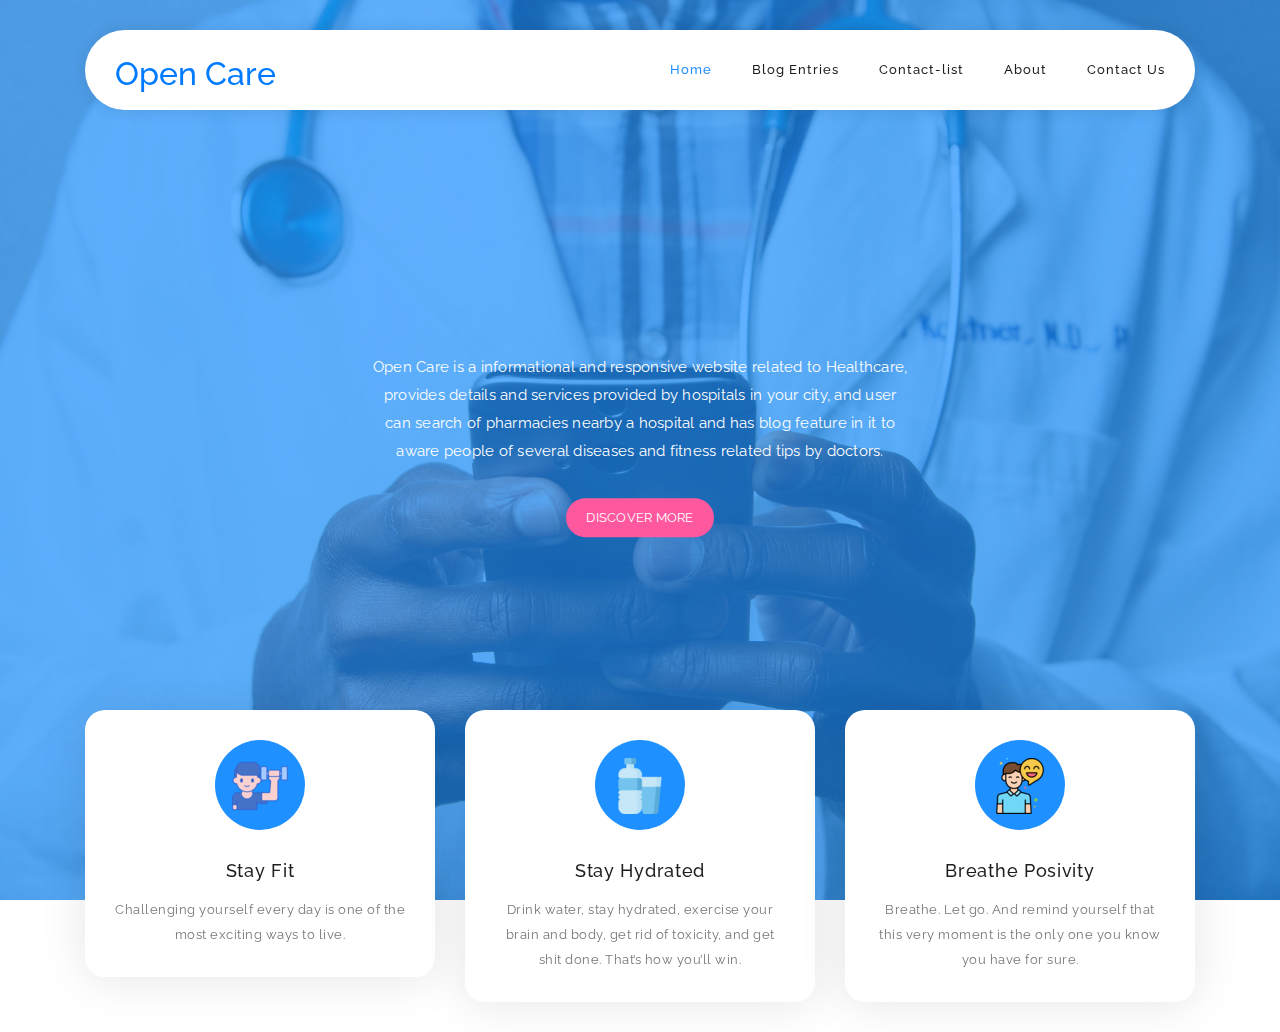
==== index.html @ 2d90ad35 "Initial commit" ====
<!DOCTYPE html>
<html lang="en">

  <head>

    <meta charset="utf-8">
    <meta name="viewport" content="width=device-width, initial-scale=1, shrink-to-fit=no">
    <meta name="description" content="">
    <meta name="author" content="">
    <link href="https://fonts.googleapis.com/css?family=Raleway:100,300,400,500,700,900" rel="stylesheet">

    <title>Open Care</title>


    <!-- Additional CSS Files -->
    <link rel="stylesheet" type="text/css" href="assets/css/bootstrap.min.css">

    <link rel="stylesheet" type="text/css" href="assets/css/font-awesome.css">

    <link rel="stylesheet" href="assets/css/open-care.css">

    </head>
    
    <body>
    
    <!-- ***** Preloader Start ***** -->
    <div id="preloader">
        <div class="jumper">
            <div></div>
            <div></div>
            <div></div>
        </div>
    </div>  
    <!-- ***** Preloader End ***** -->
    
    
    <!-- ***** Header Area Start ***** -->
    <header class="header-area header-sticky">
        <div class="container">
            <div class="row">
                <div class="col-12">
                    <nav class="main-nav">
                        <!-- ***** Logo Start ***** -->
                        <a href="#" class="logo">
                            <h2>Open Care</h2>
                        </a>
                        <!-- ***** Logo End ***** -->
                        <!-- ***** Menu Start ***** -->
                        <ul class="nav">
                            <li><a href="#welcome" class="active">Home</a></li>
                            <li><a href="#features">Blog Entries</a></li>
                            <li><a href="#work-process">Contact-list</a></li>
                            <li><a href="#blog">About</a></li>
                            <li><a href="#contact-us">Contact Us</a></li>
                        </ul>
                        <a class='menu-trigger'>
                            <span>Menu</span>
                        </a>
                        <!-- ***** Menu End ***** -->
                    </nav>
                </div>
            </div>
        </div>
    </header>
    <!-- ***** Header Area End ***** -->

    <!-- ***** Welcome Area Start ***** -->
    <div class="welcome-area" id="welcome">

        <!-- ***** Header Text Start ***** -->
        <div class="header-text">
            <div class="container">
                <div class="row">
                    <div class="offset-xl-3 col-xl-6 offset-lg-2 col-lg-8 col-md-12 col-sm-12">
                        
                        <p>Open Care is a informational and responsive website related to Healthcare, provides details and services provided by hospitals in your city, and user can search of pharmacies nearby a hospital and has blog feature in it to aware people of several diseases and fitness related tips by doctors.</p>
                        <a href="#features" class="main-button-slider">Discover More</a>
                    </div>
                </div>
            </div>
        </div>
        <!-- ***** Header Text End ***** -->
    </div>
    <!-- ***** Welcome Area End ***** -->

    <!-- ***** Features Small Start ***** -->
    <section class="section home-feature">
        <div class="container">
            <div class="row">
                <div class="col-lg-12">
                    <div class="row">
                        <!-- ***** Features Small Item Start ***** -->
                        <div class="col-lg-4 col-md-6 col-sm-6 col-12" data-scroll-reveal="enter bottom move 50px over 0.6s after 0.2s">
                            <div class="features-small-item">
                                <div class="icon">
                                    <i><img src="assets/images/exercise.png" alt="exercise"></i>
                                </div>
                                <h5 class="features-title">Stay Fit</h5>
                                <p>Challenging yourself every day is one of the most exciting ways to live.</p>
                            </div>
                        </div>
                        <!-- ***** Features Small Item End ***** -->

                        <!-- ***** Features Small Item Start ***** -->
                        <div class="col-lg-4 col-md-6 col-sm-6 col-12" data-scroll-reveal="enter bottom move 50px over 0.6s after 0.4s">
                            <div class="features-small-item">
                                <div class="icon">
                                    <i><img src="assets/images/water-bottle.png" alt="stay hydrated"></i>
                                </div>
                                <h5 class="features-title">Stay Hydrated</h5>
                                <p>Drink water, stay hydrated, exercise your brain and body, get rid of toxicity, and get shit done. That’s how you’ll win.</p>
                            </div>
                        </div>
                        <!-- ***** Features Small Item End ***** -->

                        <!-- ***** Features Small Item Start ***** -->
                        <div class="col-lg-4 col-md-6 col-sm-6 col-12" data-scroll-reveal="enter bottom move 50px over 0.6s after 0.6s">
                            <div class="features-small-item">
                                <div class="icon">
                                    <i><img src="assets/images/stay-positive.png" alt="Breathe Positivity"></i>
                                </div>
                                <h5 class="features-title">Breathe Posivity</h5>
                                <p>Breathe. Let go. And remind yourself that this very moment is the only one you know you have for sure.</p>
                            </div>
                        </div>
                        <!-- ***** Features Small Item End ***** -->
                    </div>
                </div>
            </div>
        </div>
    </section>
    <!-- ***** Features Small End ***** -->

    
    

    <!-- jQuery -->
    <script src="assets/js/jquery-2.1.0.min.js"></script>

    <!-- Bootstrap -->
    
    <script src="assets/js/bootstrap.min.js"></script>

     
    <!-- Plugins -->
    <script src="assets/js/scrollreveal.min.js"></script>
    <script src="assets/js/waypoints.min.js"></script>
    <script src="assets/js/jquery.counterup.min.js"></script>
    
    <!-- Global Init -->
    <script src="assets/js/custom.js"></script>

  </body>
</html>
---- assets/css/open-care.css ----
@import url("https://fonts.googleapis.com/css?family=Raleway:100,300,400,500,700,900");
/* 
---------------------------------------------
reset
--------------------------------------------- 
*/
html,
body,
div,
span,
applet,
object,
iframe,
h1,
h2,
h3,
h4,
h5,
h6,
p,
blockquote,
div pre,
a,
abbr,
acronym,
address,
big,
cite,
code,
del,
dfn,
em,
font,
img,
ins,
kbd,
q,
s,
samp,
small,
strike,
strong,
sub,
sup,
tt,
var,
b,
u,
i,
center,
dl,
dt,
dd,
ol,
ul,
li,
figure,
header,
nav,
section,
article,
aside,
footer,
figcaption {
  margin: 0;
  padding: 0;
  border: 0;
  outline: 0;
}

.clearfix:after {
  content: ".";
  display: block;
  clear: both;
  visibility: hidden;
  line-height: 0;
  height: 0;
}

.clearfix {
  display: inline-block;
}

html[xmlns] .clearfix {
  display: block;
}

* html .clearfix {
  height: 1%;
}

ul,
li {
  padding: 0;
  margin: 0;
  list-style: none;
}

header,
nav,
section,
article,
aside,
footer,
hgroup {
  display: block;
}

* {
  box-sizing: border-box;
}

html,
body {
  font-family: "Raleway", sans-serif;
  font-weight: 400;
  background-color: #fff;
  font-size: 16px;
  -ms-text-size-adjust: 100%;
  -webkit-font-smoothing: antialiased;
  -moz-osx-font-smoothing: grayscale;
}

a {
  text-decoration: none !important;
}

h1,
h2,
h3,
h4,
h5,
h6 {
  margin-top: 0px;
  margin-bottom: 0px;
}

ul {
  margin-bottom: 0px;
}

/* 
---------------------------------------------
global styles
--------------------------------------------- 
*/
html,
body {
  background: #fff;
  font-family: "Raleway", sans-serif;
}

::selection {
  background: #ff589e;
  color: #fff;
}

::-moz-selection {
  background: #ff589e;
  color: #fff;
}

.section {
  position: relative;
  padding-top: 100px;
  padding-bottom: 80px;
}

.section.colored {
  background: #f2f2fe;
}

.hr {
  bottom: 0px;
  width: 100%;
  height: 1px;
  margin-top: 100px;
  border-bottom: 1px solid #eee;
}

.left-heading.light .section-title {
  color: #ffffff;
}

.left-heading .section-title {
  font-weight: 500;
  font-size: 24px;
  line-height: 42px;
  color: #1e1e1e;
  letter-spacing: 0.25px;
  margin-bottom: 30px;
  position: relative;
}

.center-heading {
  text-align: center;
}

.center-heading .section-title {
  font-weight: 500;
  font-size: 28px;
  color: #1e1e1e;
  letter-spacing: 1.75px;
  line-height: 38px;
  margin-bottom: 20px;
}

.center-heading.colored .section-title {
  color: #ffffff;
}

.center-text {
  text-align: center;
  font-weight: 400;
  font-size: 16px;
  color: #777;
  line-height: 28px;
  letter-spacing: 1px;
  margin-bottom: 50px;
}

.center-text.colored {
  color: #fff;
}

.center-text p {
  font-size: 15px;
  color: #777;
  margin-bottom: 30px;
}

.left-text {
  font-weight: 400;
  font-size: 16px;
  color: #777;
  line-height: 28px;
  letter-spacing: 1px;
}

.left-text.light {
  color: #fff;
}

.left-text p {
  margin-bottom: 30px;
}

.left-text p.dark {
  color: #3b566e;
}

.padding-bottom-top-60 {
  padding-top: 60px !important;
  padding-bottom: 60px !important;
}

.padding-bottom-80 {
  padding-bottom: 80px !important;
}

.padding-bottom-100 {
  padding-bottom: 100px !important;
}

.border-bottom {
  border-bottom: 1px solid #eee !important;
}

.mbottom-30 {
  margin-bottom: 30px !important;
}

.align-self-center {
  -ms-flex-item-align: center !important;
  align-self: center !important;
}

.align-self-bottom {
  -ms-flex-item-align: flex-end !important;
  align-self: flex-end !important;
}

.padding-bottom-0 {
  padding-bottom: 0px !important;
}

.padding-top-0 {
  padding-top: 0px !important;
}

.padding-top-80 {
  padding-top: 80px !important;
}

.padding-top-70 {
  padding-top: 70px !important;
}

.padding-top-20 {
  padding-top: 20px !important;
}

.margin-bottom-0 {
  margin-bottom: 0px !important;
}

.margin-bottom-30 {
  margin-bottom: 30px !important;
}

.margin-top-30 {
  margin-top: 30px !important;
}

.margin-top-15 {
  margin-top: 15px !important;
}

.margin-bottom-45 {
  margin-bottom: 45px !important;
}

.margin-bottom-20 {
  margin-bottom: 20px !important;
}

.margin-bottom-60 {
  margin-bottom: 60px !important;
}

.margin-bottom-100 {
  margin-bottom: 100px !important;
}

@media (max-width: 991px) {
  html,
  body {
    overflow-x: hidden;
  }
  .mobile-top-fix {
    margin-top: 30px;
    margin-bottom: 0px;
  }
  .mobile-bottom-fix {
    margin-bottom: 30px;
  }
  .mobile-bottom-fix-big {
    margin-bottom: 60px;
  }
}

a.main-button-slider {
  font-size: 13px;
  border-radius: 20px;
  padding: 12px 20px;
  background-color: #ff589e;
  text-transform: uppercase;
  color: #fff;
  letter-spacing: 0.25px;
  -webkit-transition: all 0.3s ease 0s;
  -moz-transition: all 0.3s ease 0s;
  -o-transition: all 0.3s ease 0s;
  transition: all 0.3s ease 0s;
}

a.main-button-slider:hover {
  background-color: #ff1e90;
}

a.main-button {
  font-size: 13px;
  border-radius: 20px;
  padding: 12px 20px;
  background-color: #8261ee;
  text-transform: uppercase;
  color: #fff;
  letter-spacing: 0.25px;
  -webkit-transition: all 0.3s ease 0s;
  -moz-transition: all 0.3s ease 0s;
  -o-transition: all 0.3s ease 0s;
  transition: all 0.3s ease 0s;
}

a.main-button:hover {
  background-color: #ff589e;
}

button.main-button {
  outline: none;
  border: none;
  cursor: pointer;
  font-size: 13px;
  border-radius: 20px;
  padding: 12px 20px;
  background-color: #8261ee;
  text-transform: uppercase;
  color: #fff;
  letter-spacing: 0.25px;
  -webkit-transition: all 0.3s ease 0s;
  -moz-transition: all 0.3s ease 0s;
  -o-transition: all 0.3s ease 0s;
  transition: all 0.3s ease 0s;
}

button.main-button:hover {
  background-color: #ff589e;
}

/* 
---------------------------------------------
header
--------------------------------------------- 
*/
.header-area {
  position: fixed;
  top: 30px;
  left: 0px;
  right: 0px;
  z-index: 100;
  height: 100px;
  -webkit-transition: all 0.3s ease 0s;
  -moz-transition: all 0.3s ease 0s;
  -o-transition: all 0.3s ease 0s;
  transition: all 0.3s ease 0s;
}

.header-area .main-nav {
  box-shadow: 0px 0px 15px rgba(0, 0, 0, 0.1);
  border-radius: 40px;
  min-height: 80px;
  background: #fff;
}

.header-area .main-nav .logo {
  float: left;
  margin-top: 37px;
  -webkit-transition: all 0.3s ease 0s;
  -moz-transition: all 0.3s ease 0s;
  -o-transition: all 0.3s ease 0s;
  transition: all 0.3s ease 0s;
  margin-left: 30px;
}

.header-area .main-nav .logo img {
  -webkit-transition: all 0.3s ease 0s;
  -moz-transition: all 0.3s ease 0s;
  -o-transition: all 0.3s ease 0s;
  transition: all 0.3s ease 0s;
}

.header-area .main-nav .nav {
  float: right;
  margin-top: 27px;
  margin-left: 0px;
  margin-right: 30px;
  -webkit-transition: all 0.3s ease 0s;
  -moz-transition: all 0.3s ease 0s;
  -o-transition: all 0.3s ease 0s;
  transition: all 0.3s ease 0s;
  position: relative;
  z-index: 999;
}

.header-area .main-nav .nav li {
  padding-left: 20px;
  padding-right: 20px;
}

.header-area .main-nav .nav li:last-child {
  padding-right: 0px;
}

.header-area .main-nav .nav li a {
  display: block;
  font-weight: 500;
  font-size: 13px;
  color: #fff;
  -webkit-transition: all 0.3s ease 0s;
  -moz-transition: all 0.3s ease 0s;
  -o-transition: all 0.3s ease 0s;
  transition: all 0.3s ease 0s;
  height: 40px;
  line-height: 40px;
  border: transparent;
  letter-spacing: 1px;
}

.header-area .main-nav .nav li a:hover {
  color: #1e90ff;
}

.header-area .main-nav .menu-trigger {
  cursor: pointer;
  display: block;
  position: absolute;
  top: 23px;
  width: 32px;
  height: 40px;
  text-indent: -9999em;
  z-index: 99;
  right: 40px;
  display: none;
}

.header-area .main-nav .menu-trigger span,
.header-area .main-nav .menu-trigger span:before,
.header-area .main-nav .menu-trigger span:after {
  -moz-transition: all 0.4s;
  -o-transition: all 0.4s;
  -webkit-transition: all 0.4s;
  transition: all 0.4s;
  background-color: #3b566e;
  display: block;
  position: absolute;
  width: 30px;
  height: 2px;
  left: 0;
}

.header-area .main-nav .menu-trigger span:before,
.header-area .main-nav .menu-trigger span:after {
  -moz-transition: all 0.4s;
  -o-transition: all 0.4s;
  -webkit-transition: all 0.4s;
  transition: all 0.4s;
  background-color: #3b566e;
  display: block;
  position: absolute;
  width: 30px;
  height: 2px;
  left: 0;
  width: 75%;
}

.header-area .main-nav .menu-trigger span:before,
.header-area .main-nav .menu-trigger span:after {
  content: "";
}

.header-area .main-nav .menu-trigger span {
  top: 16px;
}

.header-area .main-nav .menu-trigger span:before {
  -moz-transform-origin: 33% 100%;
  -ms-transform-origin: 33% 100%;
  -webkit-transform-origin: 33% 100%;
  transform-origin: 33% 100%;
  top: -10px;
  z-index: 10;
}

.header-area .main-nav .menu-trigger span:after {
  -moz-transform-origin: 33% 0;
  -ms-transform-origin: 33% 0;
  -webkit-transform-origin: 33% 0;
  transform-origin: 33% 0;
  top: 10px;
}

.header-area .main-nav .menu-trigger.active span,
.header-area .main-nav .menu-trigger.active span:before,
.header-area .main-nav .menu-trigger.active span:after {
  background-color: transparent;
  width: 100%;
}

.header-area .main-nav .menu-trigger.active span:before {
  -moz-transform: translateY(6px) translateX(1px) rotate(45deg);
  -ms-transform: translateY(6px) translateX(1px) rotate(45deg);
  -webkit-transform: translateY(6px) translateX(1px) rotate(45deg);
  transform: translateY(6px) translateX(1px) rotate(45deg);
  background-color: #3b566e;
}

.header-area .main-nav .menu-trigger.active span:after {
  -moz-transform: translateY(-6px) translateX(1px) rotate(-45deg);
  -ms-transform: translateY(-6px) translateX(1px) rotate(-45deg);
  -webkit-transform: translateY(-6px) translateX(1px) rotate(-45deg);
  transform: translateY(-6px) translateX(1px) rotate(-45deg);
  background-color: #3b566e;
}

.header-area.header-sticky {
  min-height: 80px;
}

.header-area.header-sticky .logo {
  margin-top: 25px;
}

.header-area.header-sticky .nav {
  margin-top: 20px !important;
}

.header-area.header-sticky .nav li a {
  color: #1e1e1e;
}

.header-area.header-sticky .nav li a.active {
  color: #1e90ff;
}

@media (max-width: 1200px) {
  .header-area .main-nav .nav li {
    padding-left: 12px;
    padding-right: 12px;
  }
  .header-area .main-nav:before {
    display: none;
  }
}

@media (max-width: 991px) {
  .header-area {
    padding: 0px 15px;
    height: 80px;
    box-shadow: none;
    text-align: center;
  }
  .header-area .container {
    padding: 0px;
  }
  .header-area .logo {
    margin-top: 27px !important;
    margin-left: 30px;
  }
  .header-area .menu-trigger {
    display: block !important;
  }
  .header-area .main-nav {
    overflow: hidden;
  }
  .header-area .main-nav .nav {
    float: none;
    width: 100%;
    margin-top: 80px !important;
    display: none;
    -webkit-transition: all 0s ease 0s;
    -moz-transition: all 0s ease 0s;
    -o-transition: all 0s ease 0s;
    transition: all 0s ease 0s;
    margin-left: 0px;
  }
  .header-area .main-nav .nav li:first-child {
    border-top: 1px solid #eee;
  }
  .header-area .main-nav .nav li {
    width: 100%;
    background: #fff;
    border-bottom: 1px solid #eee;
    padding-left: 0px !important;
    padding-right: 0px !important;
  }
  .header-area .main-nav .nav li a {
    height: 50px !important;
    line-height: 50px !important;
    padding: 0px !important;
    border: none !important;
    background: #fff !important;
    color: #3b566e !important;
  }
  .header-area .main-nav .nav li a:hover {
    background: #eee !important;
  }
}

@media (min-width: 992px) {
  .header-area .main-nav .nav {
    display: flex !important;
  }
}

/* 
---------------------------------------------
welcome
--------------------------------------------- 
*/
.welcome-area {
  overflow: hidden;
  position: relative;
  display: flex;
  align-items: center;
  justify-content: center;
  background-image: url(../images/banner-bg.png);
  background-repeat: no-repeat;
  background-position: center center;
  background-size: cover;
  height: 100vh;
}

.welcome-area .header-text {
  position: absolute;
  top: 50%;
  transform: translateY(-55%);
  text-align: center;
  width: 100%;
}

.welcome-area .header-text h1 {
  font-weight: 500;
  font-size: 36px;
  line-height: 54px;
  letter-spacing: 1.4px;
  margin-bottom: 30px;
  color: #fff;
}

.welcome-area .header-text p {
  font-weight: 400;
  font-size: 15px;
  color: #fff;
  line-height: 28px;
  letter-spacing: 0.25px;
  margin-bottom: 40px;
  position: relative;
}

@media (max-width: 991px) {
  .welcome-area .header-text {
    top: 65% !important;
    transform: perspective(1px) translateY(-60%) !important;
    text-align: center;
  }
  .welcome-area .header-text h1 {
    text-align: center;
    color: #fff;
    margin-bottom: 15px;
  }
  .welcome-area .header-text h1 span {
    color: #fff;
  }
  .welcome-area .header-text p {
    text-align: center;
    color: #fff;
    margin-bottom: 20px;
  }
}

@media (max-width: 820px) {
  .welcome-area .header-text {
    top: 65% !important;
    transform: perspective(1px) translateY(-60%) !important;
  }
  .welcome-area .header-text h1 {
    font-size: 22px;
    line-height: 30px;
    margin-bottom: 15px;
  }
  .welcome-area .header-text p {
    margin-bottom: 20px;
  }
}

@media (max-width: 765px) {
  .welcome-area {
    margin-bottom: 100px;
  }
  .welcome-area .header-text {
    top: 50% !important;
    transform: perspective(1px) translateY(-50%) !important;
    text-align: center;
  }
  .welcome-area .header-text .buttons {
    display: none;
  }
  .welcome-area .header-text h1 {
    font-weight: 600;
    font-size: 24px !important;
    line-height: 30px !important;
    margin-bottom: 30px !important;
  }
  .welcome-area .header-text h1 span {
    color: #fff;
  }
  .welcome-area .header-text p {
    text-align: center;
    color: #fff;
    font-size: 14px;
    line-height: 22px;
    margin-bottom: 40px;
  }
}

/* 
---------------------------------------------
features
--------------------------------------------- 
*/
.features-small-item {
  cursor: pointer;
  display: block;
  background: #ffffff;
  box-shadow: 0 2px 48px 0 rgba(0, 0, 0, 0.1);
  -webkit-border-radius: 20px;
  -moz-border-radius: 20px;
  border-radius: 20px;
  padding: 30px;
  text-align: center;
  -webkit-transition: all 0.3s ease 0s;
  -moz-transition: all 0.3s ease 0s;
  -o-transition: all 0.3s ease 0s;
  transition: all 0.3s ease 0s;
  position: relative;
  margin-bottom: 30px;
}

.features-small-item:hover .icon {
  background-color: #1cd4d4;
}

.features-small-item .icon {
  -webkit-transition: all 0.3s ease 0s;
  -moz-transition: all 0.3s ease 0s;
  -o-transition: all 0.3s ease 0s;
  transition: all 0.3s ease 0s;
  width: 90px;
  height: 90px;
  line-height: 90px;
  margin: auto;
  position: relative;
  margin-bottom: 30px;
  background: #1e90ff;
  -webkit-border-radius: 50%;
  -moz-border-radius: 50%;
  border-radius: 50%;
}

.features-small-item .icon i {
  font-size: 18px;
  color: #fff;
}

.features-small-item .features-title {
  font-weight: 500;
  font-size: 18px;
  color: #1e1e1e;
  letter-spacing: 0.7px;
  margin-bottom: 15px;
  position: relative;
  z-index: 2;
}

.features-small-item p {
  font-weight: 400;
  font-size: 13px;
  color: #777;
  letter-spacing: 0.5px;
  line-height: 25px;
  position: relative;
  z-index: 2;
}

.features-small-item a {
  float: right;
  position: relative;
  z-index: 2;
}

.home-feature {
  padding-bottom: 0px;
  padding-top: 30px;
  margin-top: -220px;
  z-index: 9;
}

@media (max-width: 991px) {
  .home-feature {
    padding-bottom: 0px;
    padding-top: 0px;
    margin-top: 0px;
  }
}
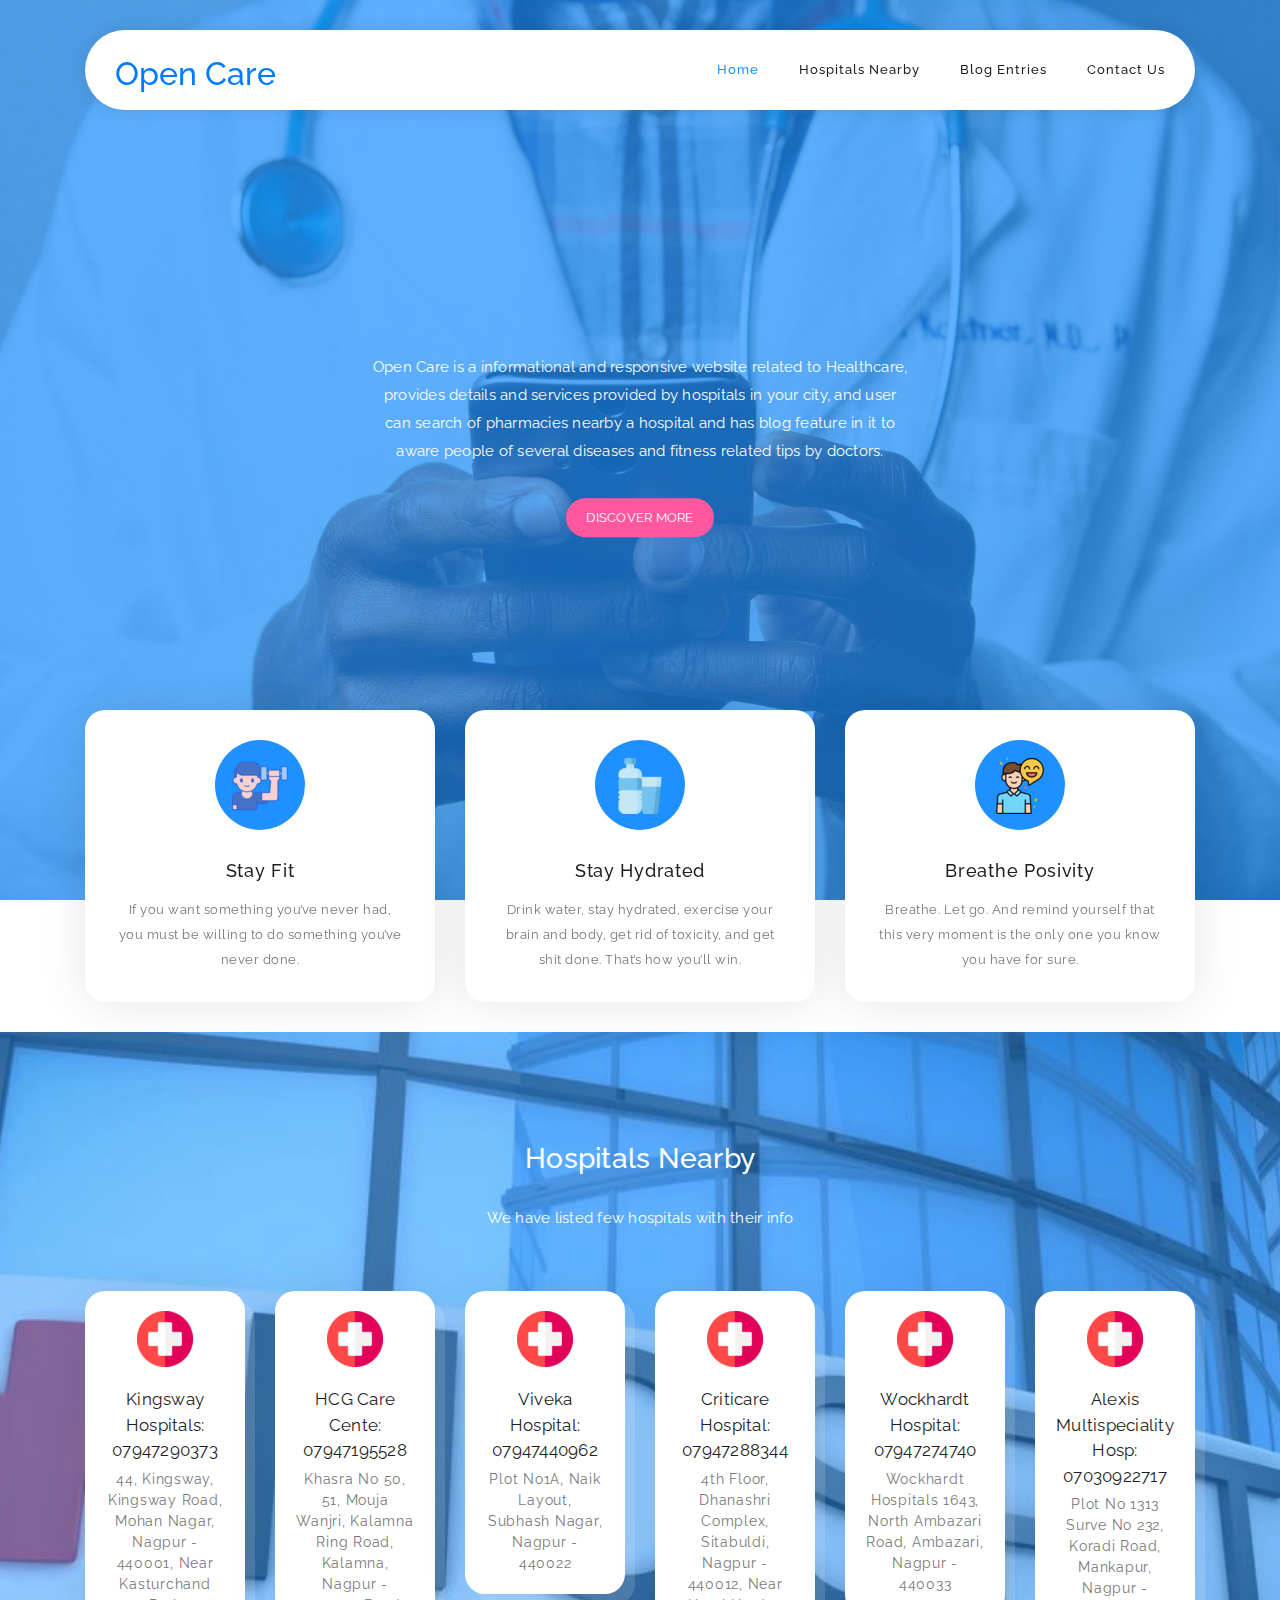
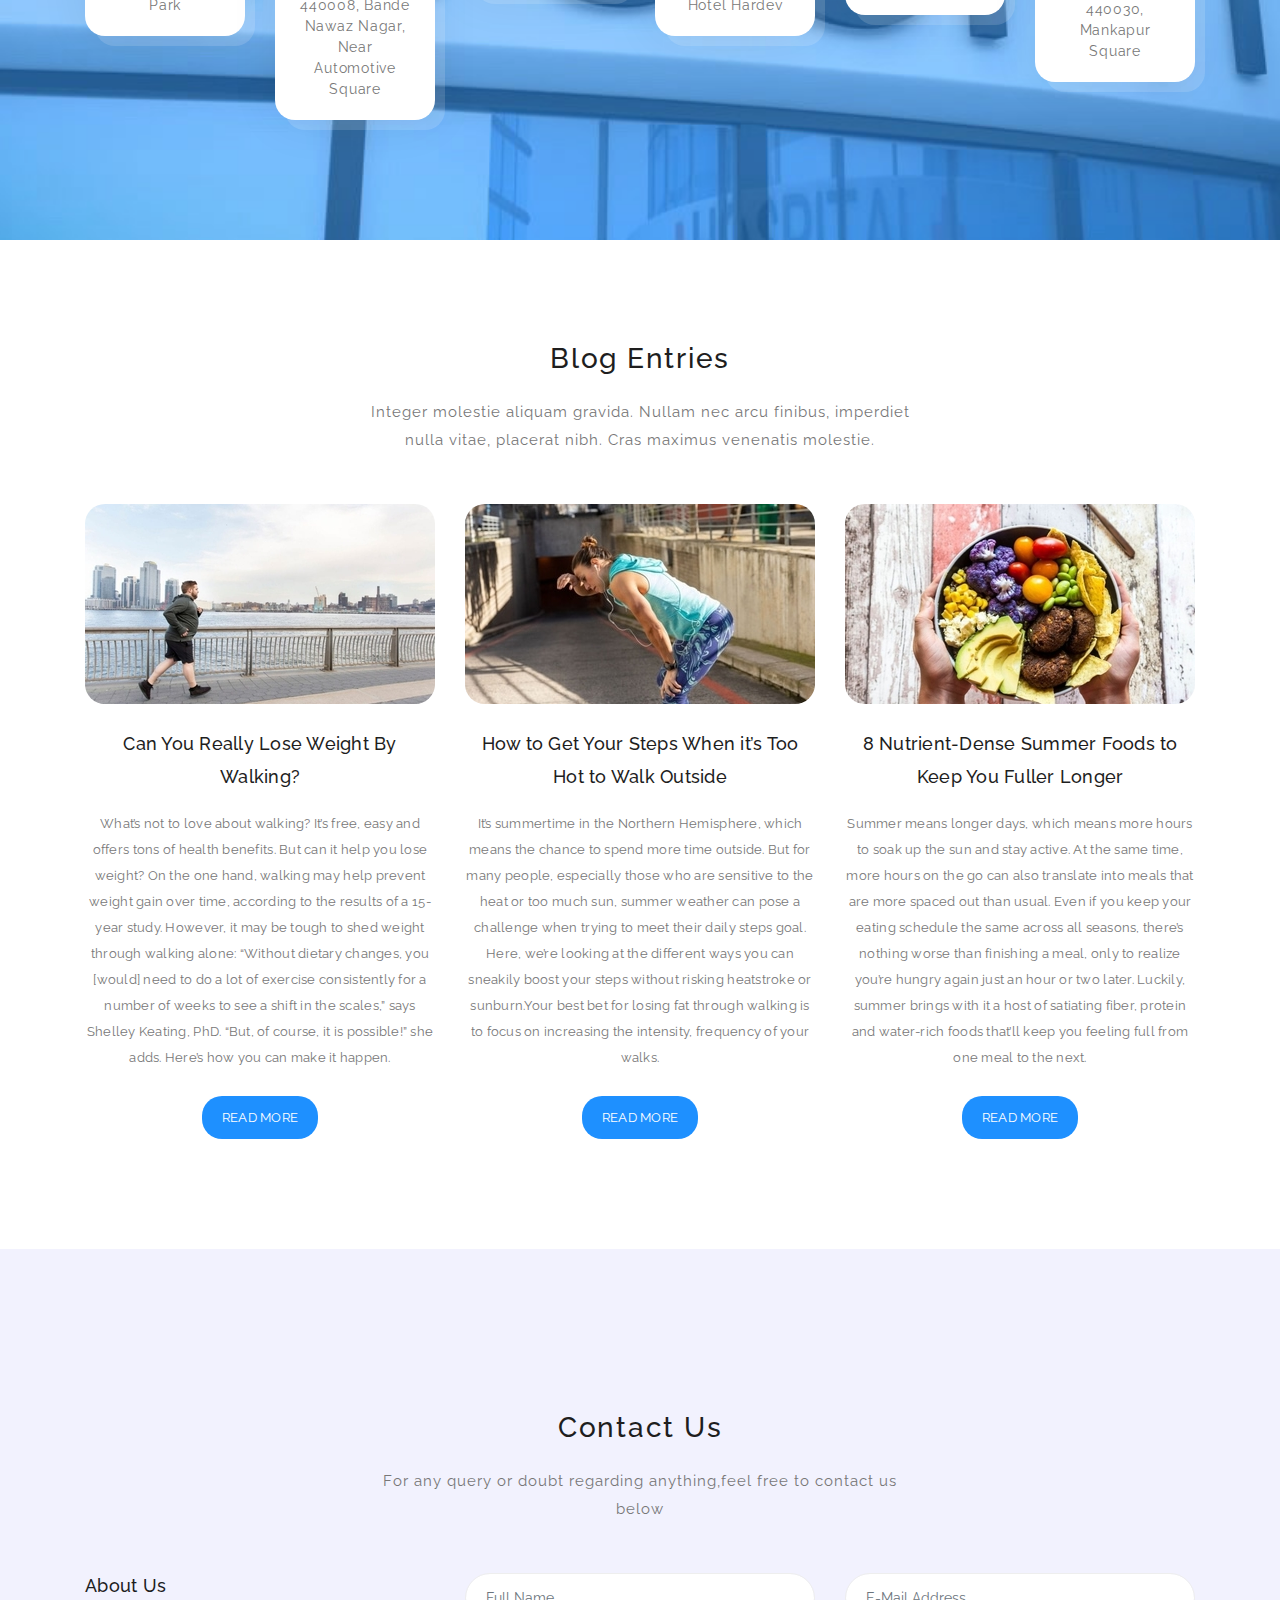
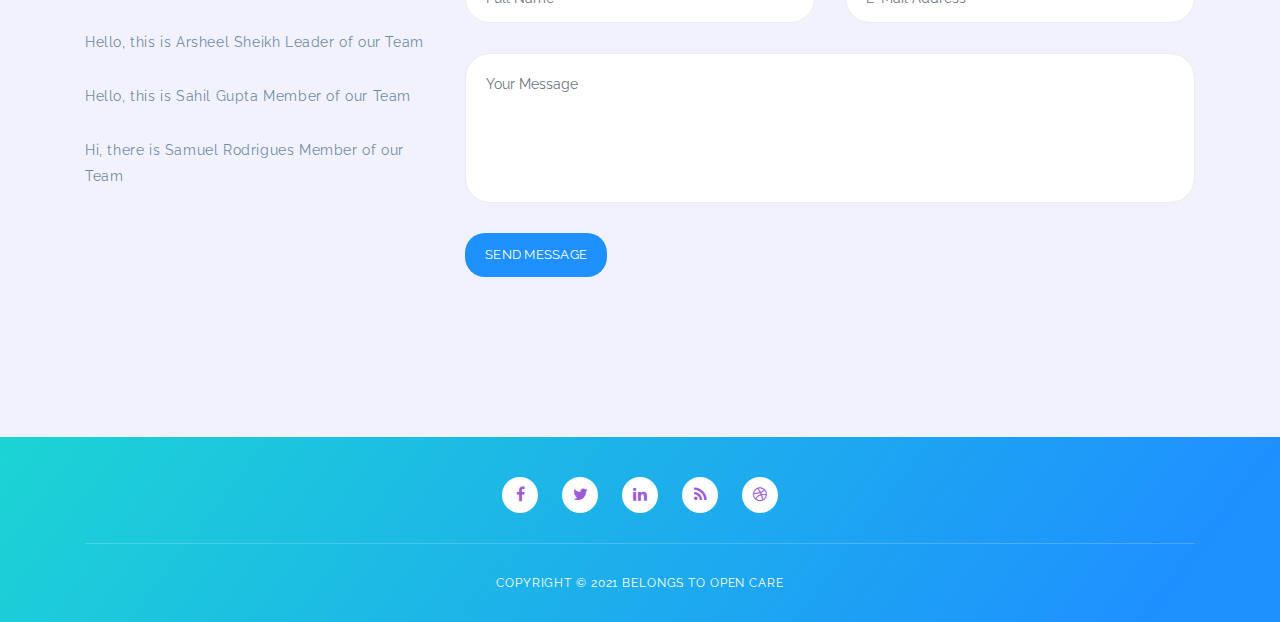
==== commit d7c56d39: "Add files via upload" ====
--- a/index.html
+++ b/index.html
@@ -1,154 +1,391 @@
-<!DOCTYPE html>
-<html lang="en">
-
-  <head>
-
-    <meta charset="utf-8">
-    <meta name="viewport" content="width=device-width, initial-scale=1, shrink-to-fit=no">
-    <meta name="description" content="">
-    <meta name="author" content="">
-    <link href="https://fonts.googleapis.com/css?family=Raleway:100,300,400,500,700,900" rel="stylesheet">
-
-    <title>Open Care</title>
-
-
-    <!-- Additional CSS Files -->
-    <link rel="stylesheet" type="text/css" href="assets/css/bootstrap.min.css">
-
-    <link rel="stylesheet" type="text/css" href="assets/css/font-awesome.css">
-
-    <link rel="stylesheet" href="assets/css/open-care.css">
-
-    </head>
-    
-    <body>
-    
-    <!-- ***** Preloader Start ***** -->
-    <div id="preloader">
-        <div class="jumper">
-            <div></div>
-            <div></div>
-            <div></div>
-        </div>
-    </div>  
-    <!-- ***** Preloader End ***** -->
-    
-    
-    <!-- ***** Header Area Start ***** -->
-    <header class="header-area header-sticky">
-        <div class="container">
-            <div class="row">
-                <div class="col-12">
-                    <nav class="main-nav">
-                        <!-- ***** Logo Start ***** -->
-                        <a href="#" class="logo">
-                            <h2>Open Care</h2>
-                        </a>
-                        <!-- ***** Logo End ***** -->
-                        <!-- ***** Menu Start ***** -->
-                        <ul class="nav">
-                            <li><a href="#welcome" class="active">Home</a></li>
-                            <li><a href="#features">Blog Entries</a></li>
-                            <li><a href="#work-process">Contact-list</a></li>
-                            <li><a href="#blog">About</a></li>
-                            <li><a href="#contact-us">Contact Us</a></li>
-                        </ul>
-                        <a class='menu-trigger'>
-                            <span>Menu</span>
-                        </a>
-                        <!-- ***** Menu End ***** -->
-                    </nav>
-                </div>
-            </div>
-        </div>
-    </header>
-    <!-- ***** Header Area End ***** -->
-
-    <!-- ***** Welcome Area Start ***** -->
-    <div class="welcome-area" id="welcome">
-
-        <!-- ***** Header Text Start ***** -->
-        <div class="header-text">
-            <div class="container">
-                <div class="row">
-                    <div class="offset-xl-3 col-xl-6 offset-lg-2 col-lg-8 col-md-12 col-sm-12">
-                        
-                        <p>Open Care is a informational and responsive website related to Healthcare, provides details and services provided by hospitals in your city, and user can search of pharmacies nearby a hospital and has blog feature in it to aware people of several diseases and fitness related tips by doctors.</p>
-                        <a href="#features" class="main-button-slider">Discover More</a>
-                    </div>
-                </div>
-            </div>
-        </div>
-        <!-- ***** Header Text End ***** -->
-    </div>
-    <!-- ***** Welcome Area End ***** -->
-
-    <!-- ***** Features Small Start ***** -->
-    <section class="section home-feature">
-        <div class="container">
-            <div class="row">
-                <div class="col-lg-12">
-                    <div class="row">
-                        <!-- ***** Features Small Item Start ***** -->
-                        <div class="col-lg-4 col-md-6 col-sm-6 col-12" data-scroll-reveal="enter bottom move 50px over 0.6s after 0.2s">
-                            <div class="features-small-item">
-                                <div class="icon">
-                                    <i><img src="assets/images/exercise.png" alt="exercise"></i>
-                                </div>
-                                <h5 class="features-title">Stay Fit</h5>
-                                <p>Challenging yourself every day is one of the most exciting ways to live.</p>
-                            </div>
-                        </div>
-                        <!-- ***** Features Small Item End ***** -->
-
-                        <!-- ***** Features Small Item Start ***** -->
-                        <div class="col-lg-4 col-md-6 col-sm-6 col-12" data-scroll-reveal="enter bottom move 50px over 0.6s after 0.4s">
-                            <div class="features-small-item">
-                                <div class="icon">
-                                    <i><img src="assets/images/water-bottle.png" alt="stay hydrated"></i>
-                                </div>
-                                <h5 class="features-title">Stay Hydrated</h5>
-                                <p>Drink water, stay hydrated, exercise your brain and body, get rid of toxicity, and get shit done. That’s how you’ll win.</p>
-                            </div>
-                        </div>
-                        <!-- ***** Features Small Item End ***** -->
-
-                        <!-- ***** Features Small Item Start ***** -->
-                        <div class="col-lg-4 col-md-6 col-sm-6 col-12" data-scroll-reveal="enter bottom move 50px over 0.6s after 0.6s">
-                            <div class="features-small-item">
-                                <div class="icon">
-                                    <i><img src="assets/images/stay-positive.png" alt="Breathe Positivity"></i>
-                                </div>
-                                <h5 class="features-title">Breathe Posivity</h5>
-                                <p>Breathe. Let go. And remind yourself that this very moment is the only one you know you have for sure.</p>
-                            </div>
-                        </div>
-                        <!-- ***** Features Small Item End ***** -->
-                    </div>
-                </div>
-            </div>
-        </div>
-    </section>
-    <!-- ***** Features Small End ***** -->
-
-    
-    
-
-    <!-- jQuery -->
-    <script src="assets/js/jquery-2.1.0.min.js"></script>
-
-    <!-- Bootstrap -->
-    
-    <script src="assets/js/bootstrap.min.js"></script>
-
-     
-    <!-- Plugins -->
-    <script src="assets/js/scrollreveal.min.js"></script>
-    <script src="assets/js/waypoints.min.js"></script>
-    <script src="assets/js/jquery.counterup.min.js"></script>
-    
-    <!-- Global Init -->
-    <script src="assets/js/custom.js"></script>
-
-  </body>
+<!DOCTYPE html>
+<html lang="en">
+
+  <head>
+
+    <meta charset="utf-8">
+    <meta name="viewport" content="width=device-width, initial-scale=1, shrink-to-fit=no">
+    <meta name="description" content="">
+    <meta name="author" content="">
+    <link href="https://fonts.googleapis.com/css?family=Raleway:100,300,400,500,700,900" rel="stylesheet">
+
+    <title>Open Care</title>
+<!--
+SOFTY PINKO
+https://templatemo.com/tm-535-softy-pinko
+-->
+
+    <!-- Additional CSS Files -->
+    <link rel="stylesheet" type="text/css" href="assets/css/bootstrap.min.css">
+
+    <link rel="stylesheet" type="text/css" href="assets/css/font-awesome.css">
+
+    <link rel="stylesheet" href="assets/css/open-care.css">
+
+    </head>
+    
+    <body>
+    
+    <!-- ***** Preloader Start ***** -->
+    <div id="preloader">
+        <div class="jumper">
+            <div></div>
+            <div></div>
+            <div></div>
+        </div>
+    </div>  
+    <!-- ***** Preloader End ***** -->
+    
+    
+       <!-- ***** Header Area Start ***** -->
+       <header class="header-area header-sticky">
+        <div class="container">
+            <div class="row">
+                <div class="col-12">
+                    <nav class="main-nav">
+                        <!-- ***** Logo Start ***** -->
+                        <a href="#" class="logo">
+                            <h2>Open Care</h2>
+                        </a>
+                        <!-- ***** Logo End ***** -->
+                        <!-- ***** Menu Start ***** -->
+                        <ul class="nav">
+                            <li><a href="index.html" class="active">Home</a></li>
+                            
+                            <li><a href="#work-process">Hospitals Nearby</a></li>
+                            <li><a href="#blog">Blog Entries</a></li>
+                            <li><a href="#contact-us">Contact Us</a></li>
+                        </ul>
+                        <a class='menu-trigger'>
+                            <span>Menu</span>
+                        </a>
+                        <!-- ***** Menu End ***** -->
+                    </nav>
+                </div>
+            </div>
+        </div>
+    </header>
+    <!-- ***** Header Area End ***** -->
+
+    <!-- ***** Welcome Area Start ***** -->
+    <div class="welcome-area" id="welcome">
+
+        <!-- ***** Header Text Start ***** -->
+        <div class="header-text">
+            <div class="container">
+                <div class="row">
+                    <div class="offset-xl-3 col-xl-6 offset-lg-2 col-lg-8 col-md-12 col-sm-12">
+                        
+                        <p>Open Care is a informational and responsive website related to Healthcare, provides details and services provided by hospitals in your city, and user can search of pharmacies nearby a hospital and has blog feature in it to aware people of several diseases and fitness related tips by doctors.</p>
+                        <a href="#features" class="main-button-slider">Discover More</a>
+                    </div>
+                </div>
+            </div>
+        </div>
+        <!-- ***** Header Text End ***** -->
+    </div>
+    <!-- ***** Welcome Area End ***** -->
+
+    <!-- ***** Features Small Start ***** -->
+    <section class="section home-feature">
+        <div class="container">
+            <div class="row">
+                <div class="col-lg-12">
+                    <div class="row">
+                        <!-- ***** Features Small Item Start ***** -->
+                        <div class="col-lg-4 col-md-6 col-sm-6 col-12" data-scroll-reveal="enter bottom move 50px over 0.6s after 0.2s">
+                            <div class="features-small-item">
+                                <div class="icon">
+                                    <i><img src="assets/images/exercise.png" alt="exercise"></i>
+                                </div>
+                                <h5 class="features-title">Stay Fit</h5>
+                                <p>If you want something you’ve never had, you must be willing to do something you’ve never done.</p>
+                            </div>
+                        </div>
+                        <!-- ***** Features Small Item End ***** -->
+
+                        <!-- ***** Features Small Item Start ***** -->
+                        <div class="col-lg-4 col-md-6 col-sm-6 col-12" data-scroll-reveal="enter bottom move 50px over 0.6s after 0.4s">
+                            <div class="features-small-item">
+                                <div class="icon">
+                                    <i><img src="assets/images/water-bottle.png" alt="stay hydrated"></i>
+                                </div>
+                                <h5 class="features-title">Stay Hydrated</h5>
+                                <p>Drink water, stay hydrated, exercise your brain and body, get rid of toxicity, and get shit done. That’s how you’ll win.</p>
+                            </div>
+                        </div>
+                        <!-- ***** Features Small Item End ***** -->
+
+                        <!-- ***** Features Small Item Start ***** -->
+                        <div class="col-lg-4 col-md-6 col-sm-6 col-12" data-scroll-reveal="enter bottom move 50px over 0.6s after 0.6s">
+                            <div class="features-small-item">
+                                <div class="icon">
+                                    <i><img src="assets/images/stay-positive.png" alt="Breathe Positivity"></i>
+                                </div>
+                                <h5 class="features-title">Breathe Posivity</h5>
+                                <p>Breathe. Let go. And remind yourself that this very moment is the only one you know you have for sure.</p>
+                            </div>
+                        </div>
+                        <!-- ***** Features Small Item End ***** -->
+                    </div>
+                </div>
+            </div>
+        </div>
+    </section>
+    <!-- ***** Features Small End ***** -->
+
+    
+
+    <!-- ***** Home Parallax Start ***** -->
+    <section class="mini" id="work-process">
+        <div class="mini-content">
+            <div class="container">
+                <div class="row">
+                    <div class="offset-lg-3 col-lg-6">
+                        <div class="info">
+                            <h1>Hospitals Nearby</h1>
+                            <p>We have listed few hospitals with their info</p>
+                        </div>
+                    </div>
+                </div>
+
+                 <!-- ***** Mini Box Start ***** --> 
+                 <div class="row">
+                    <div class="col-lg-2 col-md-3 col-sm-6 col-6">
+                        <a href="#" class="mini-box">
+                            <i><img src="assets/images/work-process-item-01.png" alt=""></i>
+                            <strong>Kingsway Hospitals: 07947290373 </strong>
+                            <span>44, Kingsway, Kingsway Road, Mohan Nagar, Nagpur - 440001, Near Kasturchand Park</span>
+                        </a>
+                    </div>
+                    <div class="col-lg-2 col-md-3 col-sm-6 col-6">
+                        <a href="#" class="mini-box">
+                            <i><img src="assets/images/work-process-item-01.png" alt=""></i>
+                            <strong>HCG Care Cente: 07947195528</strong>
+                            <span>Khasra No 50, 51, Mouja Wanjri, Kalamna Ring Road, Kalamna, Nagpur - 440008, Bande Nawaz Nagar, Near Automotive Square</span>
+                        </a>
+                    </div>
+                    <div class="col-lg-2 col-md-3 col-sm-6 col-6">
+                        <a href="#" class="mini-box">
+                            <i><img src="assets/images/work-process-item-01.png" alt=""></i>
+                            <strong>Viveka Hospital: 07947440962</strong>
+                            <span>Plot No1A, Naik Layout, Subhash Nagar, Nagpur - 440022</span>
+                        </a>
+                    </div>
+                    <div class="col-lg-2 col-md-3 col-sm-6 col-6">
+                        <a href="#" class="mini-box">
+                            <i><img src="assets/images/work-process-item-01.png" alt=""></i>
+                            <strong>Criticare Hospital: 07947288344</strong>
+                            <span>4th Floor, Dhanashri Complex, Sitabuldi, Nagpur - 440012, Near Hotel Hardev </span>
+                        </a>
+                    </div>
+                    <div class="col-lg-2 col-md-3 col-sm-6 col-6">
+                        <a href="#" class="mini-box">
+                            <i><img src="assets/images/work-process-item-01.png" alt=""></i>
+                            <strong>Wockhardt Hospital: 07947274740 </strong>
+                            <span>Wockhardt Hospitals 1643, North Ambazari Road, Ambazari, Nagpur - 440033</span>
+                        </a>
+                    </div>
+                    <div class="col-lg-2 col-md-3 col-sm-6 col-6">
+                        <a href="#" class="mini-box">
+                            <i><img src="assets/images/work-process-item-01.png" alt=""></i>
+                            <strong>Alexis Multispeciality Hosp: 07030922717 </strong>
+                            <span>Plot No 1313 Surve No 232, Koradi Road, Mankapur, Nagpur - 440030, Mankapur Square</span>
+                        </a>
+                    </div>
+                </div>
+                <!-- ***** Mini Box End ***** -->
+            </div>
+        </div>
+    </section>
+    <!-- ***** Home Parallax End ***** -->
+
+    
+
+
+    
+
+    
+    <!-- ***** Blog Start ***** -->
+    <section class="section" id="blog">
+        <div class="container">
+            <!-- ***** Section Title Start ***** -->
+            <div class="row">
+                <div class="col-lg-12">
+                    <div class="center-heading">
+                        <h2 class="section-title">Blog Entries</h2>
+                    </div>
+                </div>
+                <div class="offset-lg-3 col-lg-6">
+                    <div class="center-text">
+                        <p>Integer molestie aliquam gravida. Nullam nec arcu finibus, imperdiet nulla vitae, placerat nibh. Cras maximus venenatis molestie.</p>
+                    </div>
+                </div>
+            </div>
+            <!-- ***** Section Title End ***** -->
+
+            <div class="row">
+                <div class="col-lg-4 col-md-6 col-sm-12">
+                    <div class="blog-post-thumb">
+                        <div class="img">
+                            <img src="assets/images/blog-item-01.png" alt="">
+                        </div>
+                        <div class="blog-content">
+                            <h3>
+                                <a href="#">Can You Really Lose Weight By Walking?</a>
+                            </h3>
+                            <div class="text">
+                                What’s not to love about walking? It’s free, easy and offers tons of health benefits. But can it help you lose weight?
+
+                                On the one hand, walking may help prevent weight gain over time, according to the results of a 15-year study.
+                                
+                                However, it may be tough to shed weight through walking alone: “Without dietary changes, you [would] need to do a lot of exercise consistently for a number of weeks to see a shift in the scales,” says Shelley Keating, PhD. “But, of course, it is possible!” she adds.
+                                
+                                Here’s how you can make it happen.
+                            </div>
+                            <a href="#" class="main-button">Read More</a>
+                        </div>
+                    </div>
+                </div>
+                <div class="col-lg-4 col-md-6 col-sm-12">
+                    <div class="blog-post-thumb">
+                        <div class="img">
+                            <img src="assets/images/blog-item-02.png" alt="">
+                        </div>
+                        <div class="blog-content">
+                            <h3>
+                                <a href="#">How to Get Your Steps When it’s Too Hot to Walk Outside</a>
+                            </h3>
+                            <div class="text">
+                                It’s summertime in the Northern Hemisphere, which means the chance to spend more time outside. But for many people, especially those who are sensitive to the heat or too much sun, summer weather can pose a challenge when trying to meet their daily steps goal. Here, we’re looking at the different ways you can sneakily boost your steps without risking heatstroke or sunburn.Your best bet for losing fat through walking is to focus on increasing the intensity, frequency  of your walks.
+                            </div>
+                            <a href="#" class="main-button">Read More</a>
+                        </div>
+                    </div>
+                </div>
+                <div class="col-lg-4 col-md-6 col-sm-12">
+                    <div class="blog-post-thumb">
+                        <div class="img">
+                            <img src="assets/images/blog-item-03.png" alt="">
+                        </div>
+                        <div class="blog-content">
+                            <h3>
+                                <a href="#">8 Nutrient-Dense Summer Foods to Keep You Fuller Longer</a>
+                            </h3>
+                            <div class="text">
+                                Summer means longer days, which means more hours to soak up the sun and stay active. At the same time, more hours on the go can also translate into meals that are more spaced out than usual. Even if you keep your eating schedule the same across all seasons, there’s nothing worse than finishing a meal, only to realize you’re hungry again just an hour or two later. Luckily, summer brings with it a host of satiating fiber, protein and water-rich foods that’ll keep you feeling full from one meal to the next. 
+                            </div>
+                            <a href="#" class="main-button">Read More</a>
+                        </div>
+                    </div>
+                </div>
+            </div>
+        </div>
+    </section>
+    <!-- ***** Blog End ***** -->
+
+    <!-- ***** Contact Us Start ***** -->
+    <section class="section colored" id="contact-us">
+        <div class="container">
+            <!-- ***** Section Title Start ***** -->
+            <div class="row">
+                <div class="col-lg-12">
+                    <div class="center-heading">
+                        <h2 class="section-title">Contact Us</h2>
+                    </div>
+                </div>
+                <div class="offset-lg-3 col-lg-6">
+                    <div class="center-text">
+                        <p>For any query or doubt regarding anything,feel free to contact us below </p>
+                    </div>
+                </div>
+            </div>
+            <!-- ***** Section Title End ***** -->
+
+            <div class="row">
+                <!-- ***** Contact Text Start ***** -->
+                <div class="col-lg-4 col-md-6 col-sm-12">
+                    <h5 class="margin-bottom-30">About Us</h5>
+                    <div class="contact-text">
+                        <p>Hello, this is Arsheel Sheikh Leader of our Team</p>
+                        <p>Hello, this is Sahil Gupta Member  of our Team</p>
+                        <p>Hi, there is Samuel Rodrigues Member of our Team</p>
+                    </div>
+                </div>
+                <!-- ***** Contact Text End ***** -->
+
+                <!-- ***** Contact Form Start ***** -->
+                <div class="col-lg-8 col-md-6 col-sm-12">
+                    <div class="contact-form">
+                        <form id="contact" action="" method="get">
+                          <div class="row">
+                            <div class="col-lg-6 col-md-12 col-sm-12">
+                              <fieldset>
+                                <input name="name" type="text" class="form-control" id="name" placeholder="Full Name" required="">
+                              </fieldset>
+                            </div>
+                            <div class="col-lg-6 col-md-12 col-sm-12">
+                              <fieldset>
+                                <input name="email" type="email" class="form-control" id="email" placeholder="E-Mail Address" required="">
+                              </fieldset>
+                            </div>
+                            <div class="col-lg-12">
+                              <fieldset>
+                                <textarea name="message" rows="6" class="form-control" id="message" placeholder="Your Message" required=""></textarea>
+                              </fieldset>
+                            </div>
+                            <div class="col-lg-12">
+                              <fieldset>
+                                <button type="submit" id="form-submit" class="main-button">Send Message</button>
+                              </fieldset>
+                            </div>
+                          </div>
+                        </form>
+                    </div>
+                </div>
+                <!-- ***** Contact Form End ***** -->
+            </div>
+        </div>
+    </section>
+    <!-- ***** Contact Us End ***** -->
+    
+    <!-- ***** Footer Start ***** -->
+    <footer>
+        <div class="container">
+            <div class="row">
+                <div class="col-lg-12 col-md-12 col-sm-12">
+                    <ul class="social">
+                        <li><a href="#"><i class="fa fa-facebook"></i></a></li>
+                        <li><a href="#"><i class="fa fa-twitter"></i></a></li>
+                        <li><a href="#"><i class="fa fa-linkedin"></i></a></li>
+                        <li><a href="#"><i class="fa fa-rss"></i></a></li>
+                        <li><a href="#"><i class="fa fa-dribbble"></i></a></li>
+                    </ul>
+                </div>
+            </div>
+            <div class="row">
+                <div class="col-lg-12">
+                    <p class="copyright">Copyright &copy; 2021 belongs to Open Care</p>
+                </div>
+            </div>
+        </div>
+    </footer>
+    
+    <!-- jQuery -->
+    <script src="assets/js/jquery-2.1.0.min.js"></script>
+
+    <!-- Bootstrap -->
+    <script src="assets/js/popper.js"></script>
+    <script src="assets/js/bootstrap.min.js"></script>
+
+    <!-- Plugins -->
+    <script src="assets/js/scrollreveal.min.js"></script>
+    <script src="assets/js/waypoints.min.js"></script>
+    <script src="assets/js/jquery.counterup.min.js"></script>
+    <script src="assets/js/imgfix.min.js"></script> 
+    
+    <!-- Global Init -->
+    <script src="assets/js/custom.js"></script>
+
+  </body>
 </html>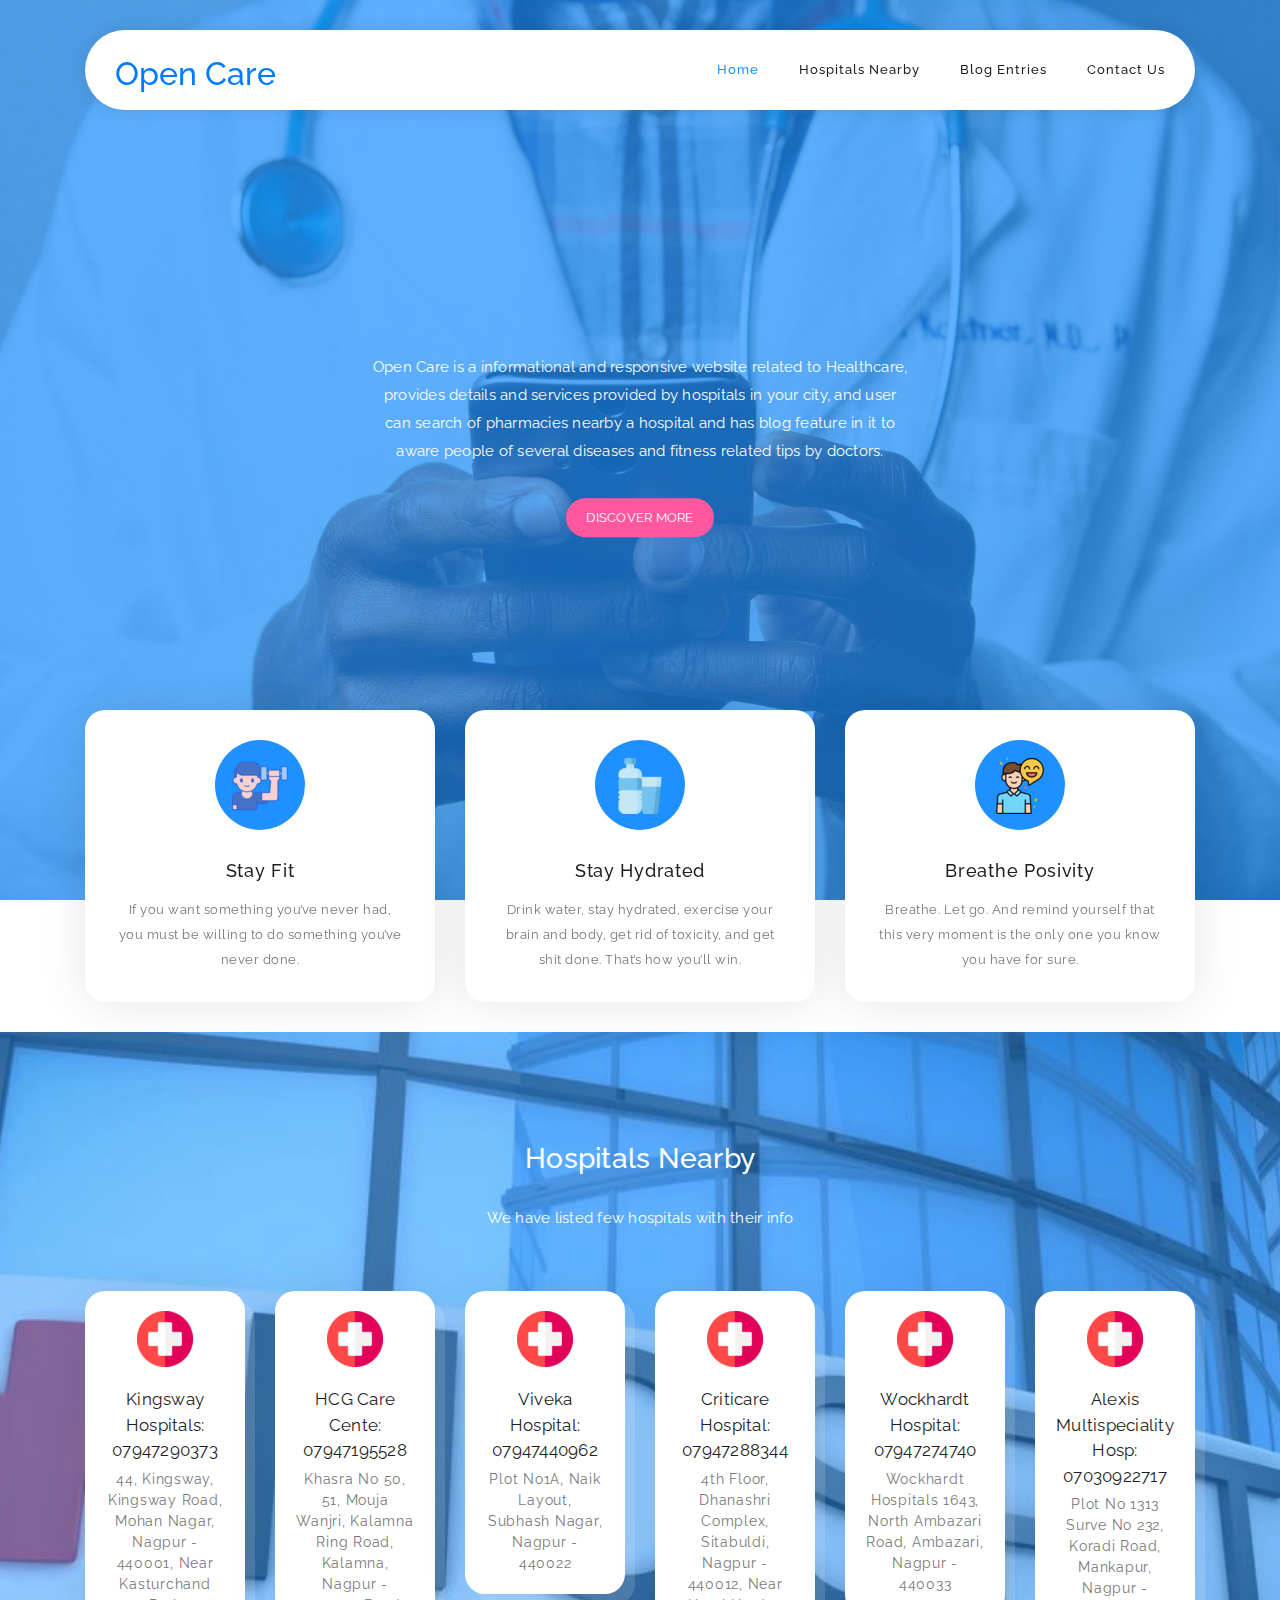
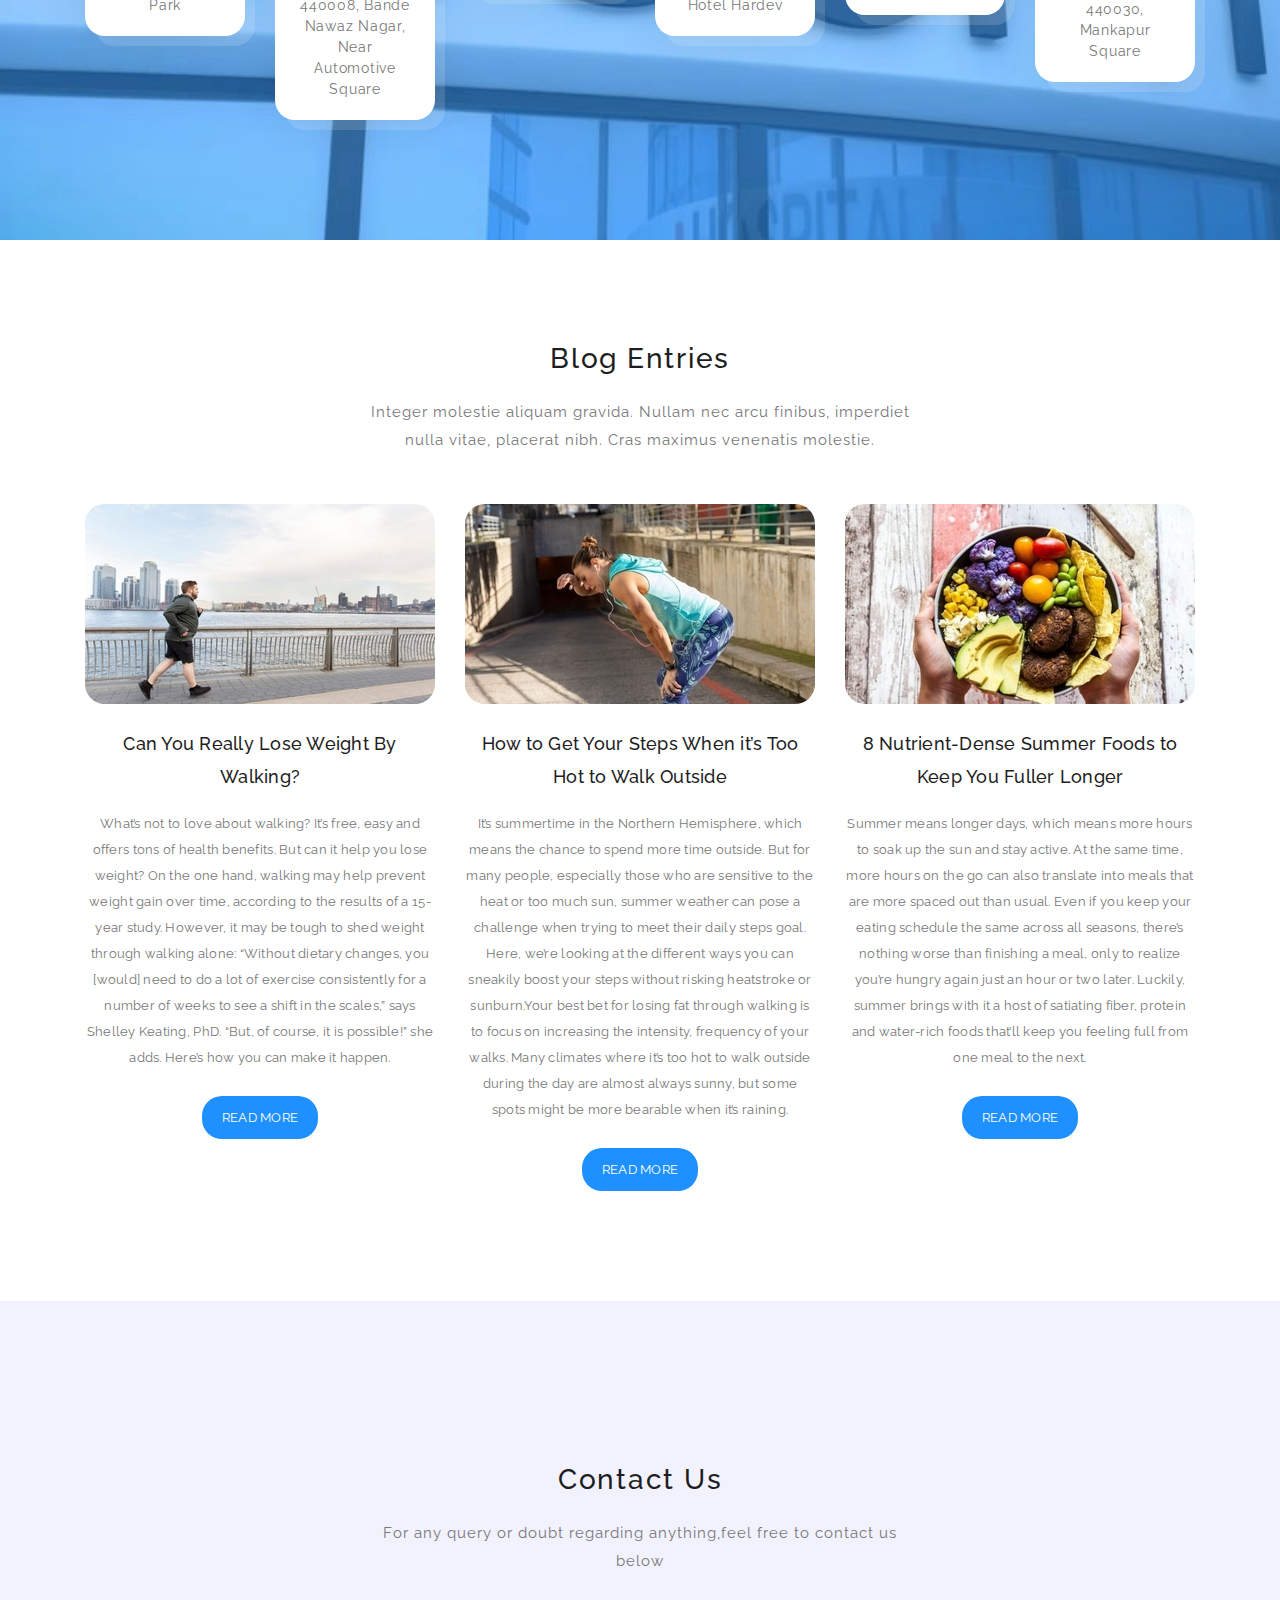
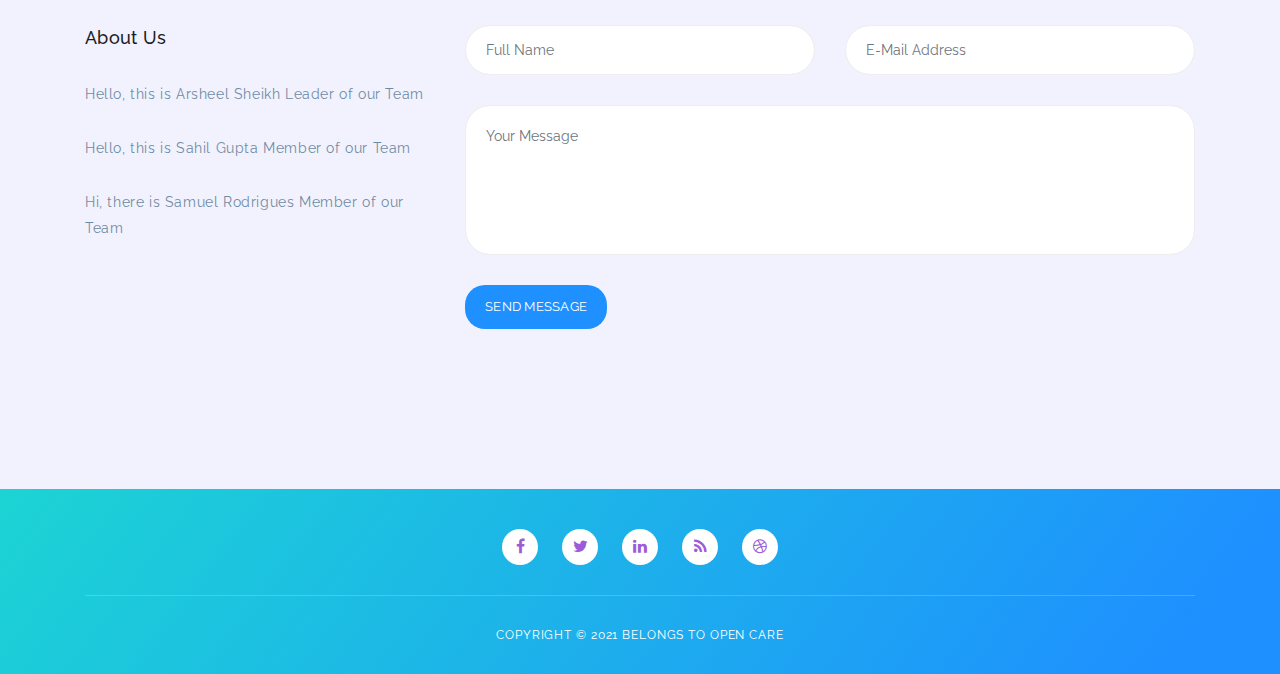
==== commit b9f8f282: "Add files via upload" ====
--- a/index.html
+++ b/index.html
@@ -10,10 +10,7 @@
     <link href="https://fonts.googleapis.com/css?family=Raleway:100,300,400,500,700,900" rel="stylesheet">
 
     <title>Open Care</title>
-<!--
-SOFTY PINKO
-https://templatemo.com/tm-535-softy-pinko
--->
+
 
     <!-- Additional CSS Files -->
     <link rel="stylesheet" type="text/css" href="assets/css/bootstrap.min.css">
@@ -51,7 +48,6 @@
                         <!-- ***** Menu Start ***** -->
                         <ul class="nav">
                             <li><a href="index.html" class="active">Home</a></li>
-                            
                             <li><a href="#work-process">Hospitals Nearby</a></li>
                             <li><a href="#blog">Blog Entries</a></li>
                             <li><a href="#contact-us">Contact Us</a></li>
@@ -242,8 +238,9 @@
                                 However, it may be tough to shed weight through walking alone: “Without dietary changes, you [would] need to do a lot of exercise consistently for a number of weeks to see a shift in the scales,” says Shelley Keating, PhD. “But, of course, it is possible!” she adds.
                                 
                                 Here’s how you can make it happen.
-                            </div>
-                            <a href="#" class="main-button">Read More</a>
+    
+                            </div>
+                            <a href="blog1.html" class="main-button">Read More</a>
                         </div>
                     </div>
                 </div>
@@ -258,8 +255,9 @@
                             </h3>
                             <div class="text">
                                 It’s summertime in the Northern Hemisphere, which means the chance to spend more time outside. But for many people, especially those who are sensitive to the heat or too much sun, summer weather can pose a challenge when trying to meet their daily steps goal. Here, we’re looking at the different ways you can sneakily boost your steps without risking heatstroke or sunburn.Your best bet for losing fat through walking is to focus on increasing the intensity, frequency  of your walks.
-                            </div>
-                            <a href="#" class="main-button">Read More</a>
+                                Many climates where it’s too hot to walk outside during the day are almost always sunny, but some spots might be more bearable when it’s raining. 
+                            </div>
+                            <a href="blog2.html" class="main-button">Read More</a>
                         </div>
                     </div>
                 </div>
@@ -273,9 +271,11 @@
                                 <a href="#">8 Nutrient-Dense Summer Foods to Keep You Fuller Longer</a>
                             </h3>
                             <div class="text">
-                                Summer means longer days, which means more hours to soak up the sun and stay active. At the same time, more hours on the go can also translate into meals that are more spaced out than usual. Even if you keep your eating schedule the same across all seasons, there’s nothing worse than finishing a meal, only to realize you’re hungry again just an hour or two later. Luckily, summer brings with it a host of satiating fiber, protein and water-rich foods that’ll keep you feeling full from one meal to the next. 
-                            </div>
-                            <a href="#" class="main-button">Read More</a>
+                                Summer means longer days, which means more hours to soak up the sun and stay active. At the same time, more hours on the go can also translate into meals that are more spaced out than usual. Even if you keep your eating schedule the same across all seasons, there’s nothing worse than finishing a meal, only to realize you’re hungry again just an hour or two later. Luckily, summer brings with it a host of satiating fiber, protein and water-rich foods that’ll keep you feeling full from one meal to the next.
+                                
+                               
+                            </div>
+                            <a href="blog3.html" class="main-button">Read More</a>
                         </div>
                     </div>
                 </div>
--- a/assets/css/open-care.css
+++ b/assets/css/open-care.css
@@ -395,7 +395,7 @@
 
 .header-area .main-nav .logo {
   float: left;
-  margin-top: 37px;
+  padding-top: -37px;
   -webkit-transition: all 0.3s ease 0s;
   -moz-transition: all 0.3s ease 0s;
   -o-transition: all 0.3s ease 0s;
